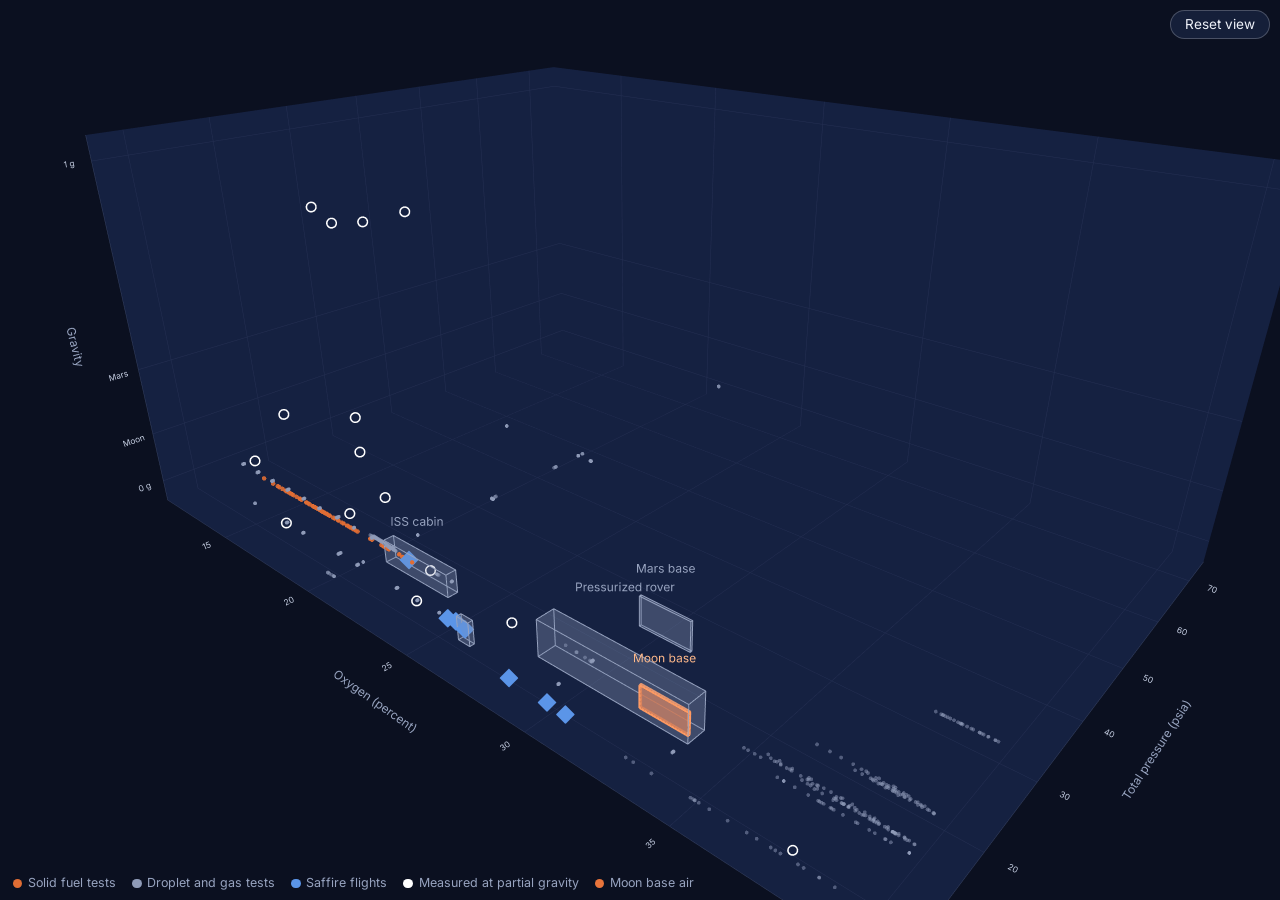
==== public/evidence3d.html @ 9d8f9aa5 "Add 3D evidence space (oxygen, pressure, gravity) to the Story page" ====
<!DOCTYPE html>
<html lang="en">
<head>
<meta charset="utf-8">
<meta name="viewport" content="width=device-width, initial-scale=1">
<title>Evidence space</title>
<style>
@font-face { font-family: "Inter"; src: url("fonts/inter-latin.woff2") format("woff2"); font-weight: 400 800; font-style: normal; font-display: swap; }
html, body { margin: 0; height: 100%; background: #0b1020; color: #c9d2e6; font-family: "Inter", system-ui, -apple-system, "Segoe UI", Roboto, Arial, sans-serif; overflow: hidden; }
#plot { position: absolute; inset: 0; }
#reset { position: absolute; top: 0.6rem; right: 0.6rem; z-index: 5; padding: 0.35rem 0.9rem; font: inherit; font-size: 0.85rem; color: #eef1f8; background: rgba(24, 35, 63, 0.85); border: 1px solid rgba(255, 255, 255, 0.22); border-radius: 999px; cursor: pointer; }
#reset:hover { background: #18233f; }
#reset:focus-visible { outline: 3px solid #e8743b; outline-offset: 2px; }
#legend { position: absolute; left: 0.8rem; bottom: 0.6rem; z-index: 5; display: flex; flex-wrap: wrap; gap: 0.2rem 1rem; max-width: calc(100% - 1.6rem); margin: 0; padding: 0; list-style: none; font-size: 0.78rem; color: #97a3bf; pointer-events: none; }
#legend i { display: inline-block; width: 0.6rem; height: 0.6rem; margin-right: 0.35rem; border-radius: 50%; vertical-align: -0.05rem; }
#msg { position: absolute; inset: 0; margin: 0; display: flex; align-items: center; justify-content: center; font-size: 0.95rem; color: #97a3bf; }
[hidden] { display: none !important; }
</style>
</head>
<body>
<div id="plot"></div>
<button type="button" id="reset" hidden>Reset view</button>
<ul id="legend" hidden></ul>
<p id="msg">Loading...</p>
<script src="vendor/plotly-gl3d-2.35.2.min.js"></script>
<script src="evidence3d.js" charset="utf-8"></script>
</body>
</html>
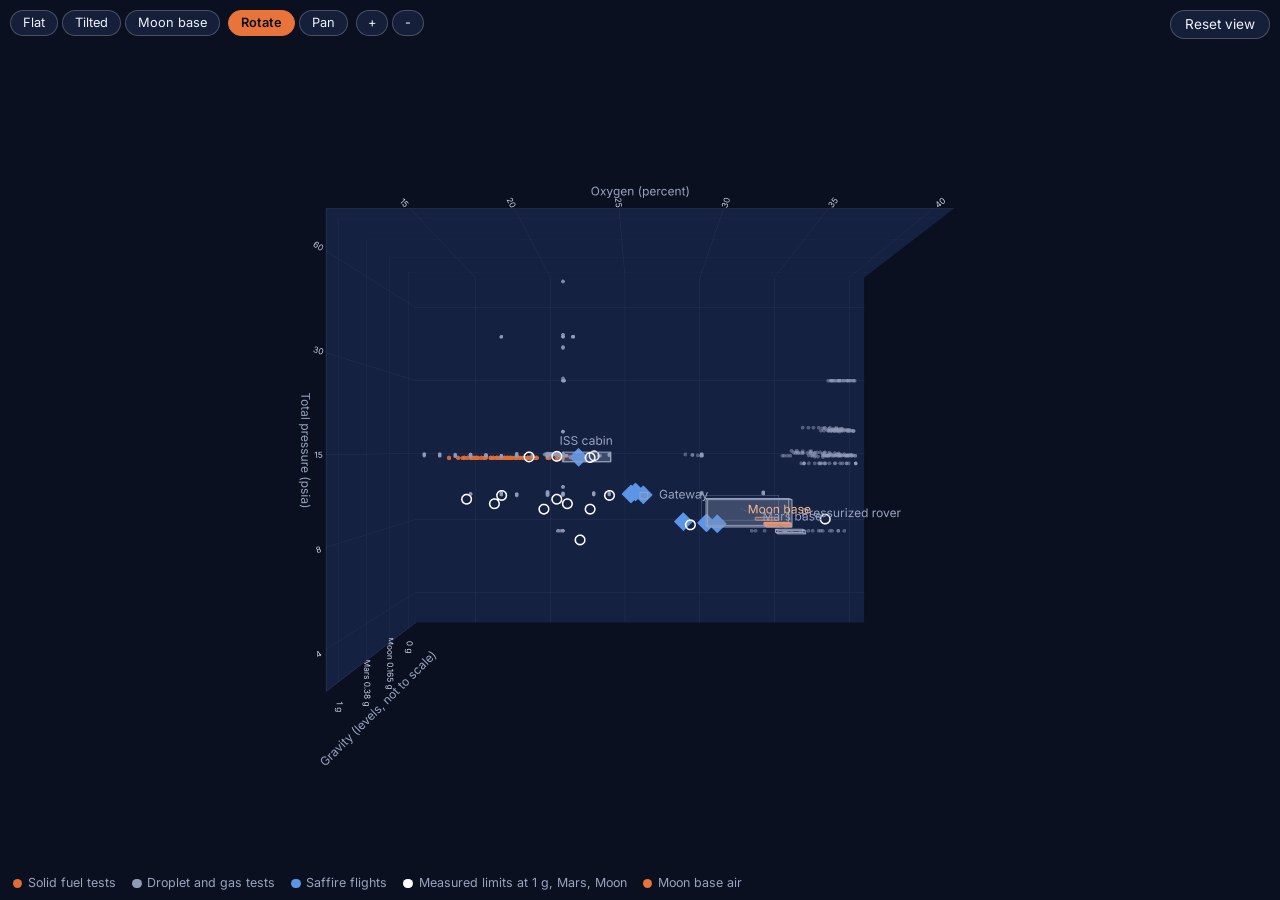
==== commit e271a8c4: "Add view presets, drag mode and zoom buttons to the 3D evidence space" ====
--- a/public/evidence3d.html
+++ b/public/evidence3d.html
@@ -8,7 +8,15 @@
 @font-face { font-family: "Inter"; src: url("fonts/inter-latin.woff2") format("woff2"); font-weight: 400 800; font-style: normal; font-display: swap; }
 html, body { margin: 0; height: 100%; background: #0b1020; color: #c9d2e6; font-family: "Inter", system-ui, -apple-system, "Segoe UI", Roboto, Arial, sans-serif; overflow: hidden; }
 #plot { position: absolute; inset: 0; }
-#reset { position: absolute; top: 0.6rem; right: 0.6rem; z-index: 5; padding: 0.35rem 0.9rem; font: inherit; font-size: 0.85rem; color: #eef1f8; background: rgba(24, 35, 63, 0.85); border: 1px solid rgba(255, 255, 255, 0.22); border-radius: 999px; cursor: pointer; }
+#bar { position: absolute; top: 0.6rem; left: 0.6rem; z-index: 5; display: flex; flex-wrap: wrap; align-items: center; gap: 0.35rem 0.5rem; max-width: calc(100% - 7.5rem); }
+#bar .grp { display: flex; gap: 0.25rem; }
+#bar button, #reset { padding: 0.35rem 0.9rem; font: inherit; font-size: 0.85rem; color: #eef1f8; background: rgba(24, 35, 63, 0.85); border: 1px solid rgba(255, 255, 255, 0.22); border-radius: 999px; cursor: pointer; }
+#bar button { padding: 0.3rem 0.75rem; font-size: 0.8rem; }
+#bar button.sq { min-width: 2rem; padding: 0.3rem 0.5rem; }
+#bar button:hover { background: #18233f; }
+#bar button[aria-pressed="true"] { background: #e8743b; border-color: #e8743b; color: #0b1020; font-weight: 600; }
+#bar button:focus-visible { outline: 3px solid #e8743b; outline-offset: 2px; }
+#reset { position: absolute; top: 0.6rem; right: 0.6rem; z-index: 5; }
 #reset:hover { background: #18233f; }
 #reset:focus-visible { outline: 3px solid #e8743b; outline-offset: 2px; }
 #legend { position: absolute; left: 0.8rem; bottom: 0.6rem; z-index: 5; display: flex; flex-wrap: wrap; gap: 0.2rem 1rem; max-width: calc(100% - 1.6rem); margin: 0; padding: 0; list-style: none; font-size: 0.78rem; color: #97a3bf; pointer-events: none; }
@@ -19,6 +27,11 @@
 </head>
 <body>
 <div id="plot"></div>
+<div id="bar" role="toolbar" aria-label="Chart view controls" hidden>
+<div class="grp" role="group" aria-label="View presets"><button type="button" data-view="flat" aria-pressed="false" title="Top-down view">Flat</button><button type="button" data-view="tilted" aria-pressed="false" title="Tilted view">Tilted</button><button type="button" data-view="moon" aria-pressed="false" title="Close view of the Moon base">Moon base</button></div>
+<div class="grp" role="group" aria-label="Drag mode"><button type="button" data-drag="orbit" aria-pressed="true" title="Drag to rotate">Rotate</button><button type="button" data-drag="pan" aria-pressed="false" title="Drag to pan">Pan</button></div>
+<div class="grp" role="group" aria-label="Zoom"><button type="button" class="sq" data-zoom="0.8" aria-label="Zoom in" title="Zoom in">+</button><button type="button" class="sq" data-zoom="1.25" aria-label="Zoom out" title="Zoom out">-</button></div>
+</div>
 <button type="button" id="reset" hidden>Reset view</button>
 <ul id="legend" hidden></ul>
 <p id="msg">Loading...</p>
